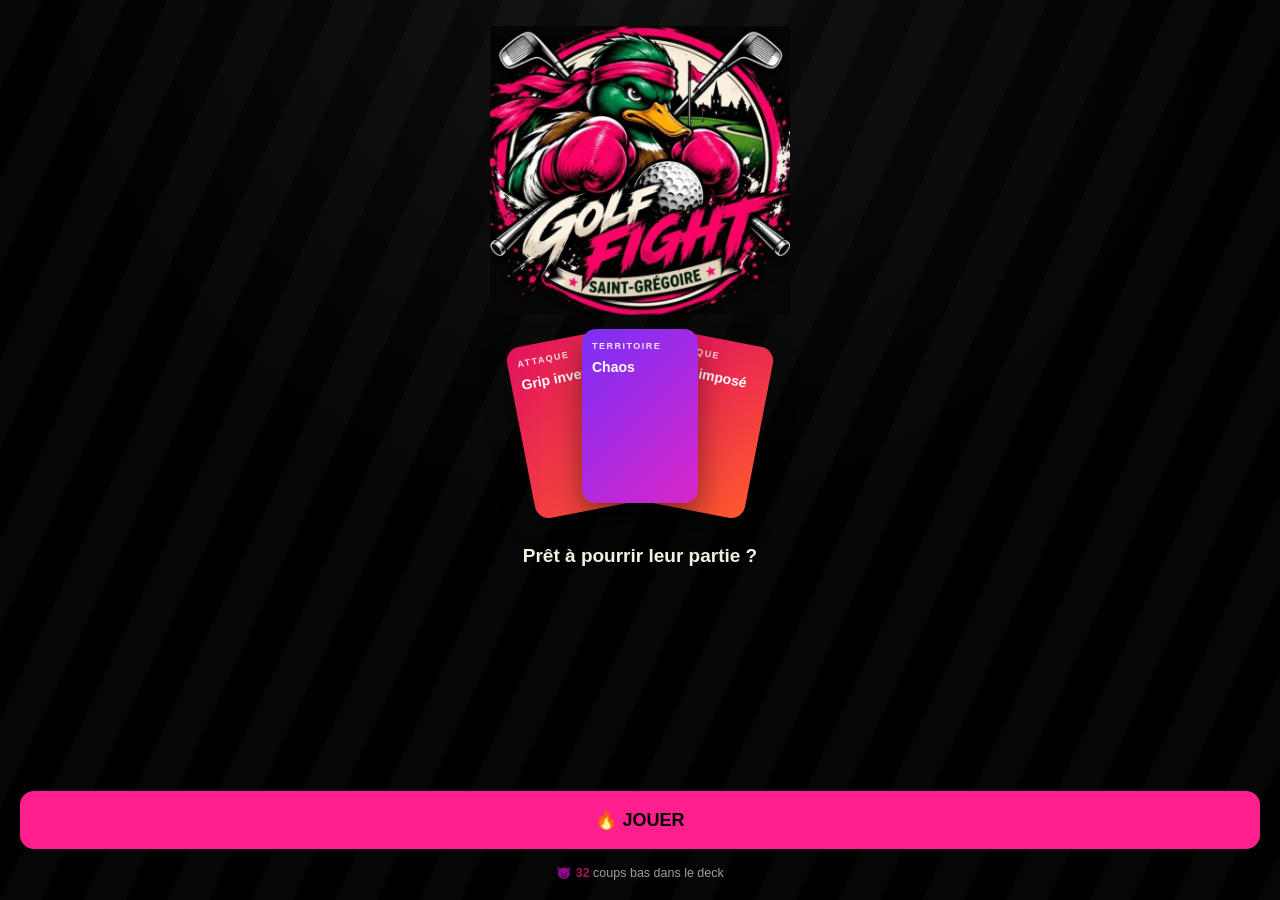
==== index.html @ 0d919d90 "Fiabiliser Golfight 2.0 pour le test terrain et préserver le prototype original" ====
<!DOCTYPE html>
<html lang="fr">
<head>
<meta charset="UTF-8">
<meta name="viewport" content="width=device-width, initial-scale=1.0">
<meta name="apple-mobile-web-app-capable" content="yes">
<meta name="apple-mobile-web-app-status-bar-style" content="black-translucent">
<meta name="theme-color" content="#000000">
<title>Golfight</title>
<style>
  :root{
    --felt-1:#000000;
    --felt-2:#15121a;
    --felt-3:#2b2030;
    --cream:#F5F2E4;
    --ink-soft:rgba(245,242,228,.6);
    --gold:#FF1F8E;
    --gold-deep:#D1146F;
    --att-1:#E0115F;
    --att-2:#FF5A2E;
    --cha-1:#7B2FF7;
    --cha-2:#D926C9;
  }
  * { margin: 0; padding: 0; box-sizing: border-box; -webkit-tap-highlight-color: transparent; }
  html, body {
    height: 100%;
    font-family: -apple-system, BlinkMacSystemFont, "Segoe UI", Roboto, sans-serif;
    color: var(--cream);
    overflow: hidden;
    user-select: none;
  }
  body{
    background:
      repeating-linear-gradient(115deg, rgba(255,255,255,0.025) 0px, rgba(255,255,255,0.025) 38px, rgba(0,0,0,0.03) 38px, rgba(0,0,0,0.03) 76px),
      radial-gradient(circle at 50% -8%, rgba(255,255,255,.06), transparent 55%),
      var(--felt-1);
  }
  #app {
    height: 100vh;
    height: 100dvh;
    display: flex;
    flex-direction: column;
    padding: 20px;
    padding-top: env(safe-area-inset-top, 20px);
    padding-bottom: env(safe-area-inset-bottom, 20px);
  }

  .screen { display: none; flex-direction: column; height: 100%; overflow-y: auto; -webkit-overflow-scrolling: touch; }
  .screen.active { display: flex; }

  .spacer{ flex:1; }

  /* ---------- buttons ---------- */
  .btn {
    background: var(--gold);
    color: var(--felt-1);
    border: none;
    padding: 18px 24px;
    font-size: 18px;
    font-weight: 800;
    border-radius: 14px;
    cursor: pointer;
    width: 100%;
    margin-bottom: 12px;
    transition: transform 0.1s;
  }
  .btn:active { transform: scale(0.97); background: var(--gold-deep); }
  .btn.secondary { background: rgba(255,255,255,0.12); color: var(--cream); }
  .btn.hidden { display: none; }
  .btn-link{
    display:block;
    width:100%;
    background:transparent;
    border:none;
    color: var(--ink-soft);
    font-size:14px;
    font-weight:700;
    padding:10px;
    text-align:center;
    cursor:pointer;
  }
  .btn-link:active{ color: var(--cream); }
  .btn-link.hidden{ display:none; }

  .input-row { display: flex; gap: 10px; margin-bottom: 10px; }
  .input-row input {
    flex: 1;
    padding: 16px;
    font-size: 16px;
    border-radius: 12px;
    border: 2px solid rgba(255,255,255,0.15);
    background: rgba(0,0,0,0.2);
    color: var(--cream);
    outline: none;
  }
  .input-row input:focus { border-color: var(--gold); }

  /* ---------- roster ---------- */
  .roster-row{
    display:flex; align-items:center; gap:12px;
    width:100%; text-align:left;
    background: rgba(255,255,255,.06);
    border: 2px solid rgba(255,255,255,.1);
    border-radius:14px;
    padding:15px 16px;
    margin-bottom:10px;
    color: var(--cream);
    font-size:16.5px;
    font-weight:700;
  }
  .roster-row.checked{ background: rgba(255,31,142,.14); border-color: var(--gold); }
  .roster-row:active{ transform: scale(.99); }
  .roster-check{ font-size:19px; }
  .add-nick-row{ display:flex; gap:8px; margin-top:8px; }
  .add-nick-row input{
    flex:1; padding:14px; border-radius:12px;
    border:2px solid rgba(255,255,255,.15);
    background: rgba(0,0,0,.2); color: var(--cream); font-size:15px; outline:none;
  }
  .add-nick-row input:focus{ border-color: var(--gold); }
  .add-nick-row .add-nick-btn{ width:auto; padding:14px 16px; margin-bottom:0; white-space:nowrap; }

  /* ---------- bonus ---------- */
  .section-label{
    font-size:12px; font-weight:800; letter-spacing:1.5px;
    opacity:.65; margin: 18px 0 8px;
  }
  .section-label:first-child{ margin-top:4px; }
  .BONUS{ background: linear-gradient(135deg, var(--gold), #2FBF5B); color: var(--felt-1); }
  .bonus-tile{ margin-top:18px; border-radius:16px; padding:16px; text-align:center; }
  .bonus-tile.available{ background: linear-gradient(135deg, var(--gold), #2FBF5B); color: var(--felt-1); }
  .bonus-tile.used{
    background: rgba(255,255,255,.05); color: var(--ink-soft);
    font-weight:800; font-size:13px; padding:16px; letter-spacing:.5px;
  }
  .bonus-name{ font-size:18px; font-weight:900; margin:6px 0 4px; }
  .bonus-effect{ font-size:13px; line-height:1.4; margin-bottom:12px; }
  .bonus-btn{ background: rgba(12,47,29,.85) !important; color: var(--cream) !important; }

  h2 { font-size: 22px; font-weight: 800; margin-bottom: 18px; text-align: center; line-height: 1.2; }

  /* ---------- home ---------- */
  .home-header{ text-align:center; padding-top:6px; }
  .brand-compact{ font-size:28px; font-weight:900; letter-spacing:-0.5px; }
  .brand-compact .accent{ color: var(--gold); }
  .tagline-small{ font-size:12.5px; opacity:.7; font-style:italic; margin-top:4px; }

  .card-fan{ position:relative; height:186px; margin: 22px 0; }
  .fan-card{
    position:absolute; top:0; left:50%;
    width:116px; aspect-ratio:2/3;
    border-radius:14px; padding:12px 10px;
    box-shadow:0 14px 30px rgba(0,0,0,.45);
    color:#fff;
  }
  .fan-card.c1{ transform: translateX(-50%) translateX(-62px) rotate(-11deg); z-index:1; }
  .fan-card.c2{ transform: translateX(-50%) translateX(0) translateY(-8px) rotate(0deg); z-index:3; }
  .fan-card.c3{ transform: translateX(-50%) translateX(62px) rotate(11deg); z-index:2; }
  .fc-cat{ font-size:9px; font-weight:800; letter-spacing:1.5px; opacity:.85; }
  .fc-name{ font-size:14px; font-weight:800; margin-top:8px; line-height:1.2; }

  .hook{ text-align:center; font-size:19px; font-weight:800; padding: 0 10px; }

  .deck-note{ text-align:center; font-size:12.5px; opacity:.65; margin-top:4px; }
  .deck-note b{ color: var(--gold); font-weight:800; }

  /* ---------- category colors, shared ---------- */
  .ATT { background: linear-gradient(135deg, var(--att-1), var(--att-2)); }
  .CHA { background: linear-gradient(135deg, var(--cha-1), var(--cha-2)); }

  /* ---------- hub / tiles ---------- */
  #hole-badge-hub{
    text-align:center;
    font-size:32px;
    font-weight:900;
    letter-spacing:-0.5px;
    margin-bottom:18px;
  }
  #players-list{
    display:grid;
    grid-template-columns: repeat(2,1fr);
    gap:12px;
    margin-bottom:20px;
  }
  .player-tile{
    background: var(--felt-2);
    border:2px solid var(--felt-3);
    border-radius:18px;
    padding:20px 10px;
    text-align:center;
    cursor:pointer;
    transition: transform .1s;
  }
  .player-tile:active{ transform: scale(.96); }
  .player-tile:not(.done){
    animation: pulseTile 2.4s ease-in-out infinite;
  }
  @keyframes pulseTile{
    0%,100%{ box-shadow:0 0 0 0 rgba(255,31,142,.28); }
    50%{ box-shadow:0 0 0 9px rgba(255,31,142,0); }
  }
  .player-tile.done{
    background: rgba(0,0,0,.28);
    border-color: rgba(255,255,255,.06);
    opacity:.5;
    cursor:default;
    animation:none;
  }
  .tile-avatar{
    width:52px; height:52px;
    border-radius:50%;
    display:flex; align-items:center; justify-content:center;
    font-size:21px; font-weight:900;
    color: var(--felt-1);
    margin:0 auto 8px;
  }
  .tile-name{ font-size:16px; font-weight:800; }
  .tile-status{ font-size:11px; opacity:.65; margin-top:3px; text-transform:uppercase; letter-spacing:.5px; }

  .hole-actions { display: flex; flex-direction: column; gap: 4px; margin-top: auto; }

  /* ---------- pass ---------- */
  .pass-name { font-size: 34px; font-weight: 900; color: var(--gold); text-align: center; margin: 18px 0; }
  .hole-badge {
    text-align: center;
    font-size: 13px;
    letter-spacing: 2px;
    text-transform: uppercase;
    opacity: 0.75;
    margin-bottom: 14px;
    font-weight: 700;
  }

  /* ---------- hand : grosse carte navigable ---------- */
  .hand-stage{ display:flex; align-items:center; gap:10px; margin-top:12px; }
  .hand-nav{
    flex-shrink:0;
    width:44px; height:44px;
    border-radius:50%;
    border:none;
    background: rgba(255,255,255,.08);
    color: var(--cream);
    font-size:22px;
    font-weight:800;
  }
  .hand-nav:active:not(:disabled){ background: rgba(255,255,255,.18); }
  .hand-nav:disabled{ opacity:.2; }
  .hand-card-wrap{ flex:1; touch-action: pan-y; }
  .hand-big-card{
    border-radius:20px;
    padding:26px 20px;
    min-height:190px;
    display:flex;
    flex-direction:column;
    box-shadow:0 14px 34px rgba(0,0,0,.4);
    color:#fff;
  }
  .hand-big-card .t{ font-size:11px; font-weight:800; letter-spacing:2px; opacity:.85; margin-bottom:10px; }
  .hand-big-card .n{ font-size:22px; font-weight:900; line-height:1.15; margin-bottom:10px; }
  .hand-big-card .e{ font-size:14.5px; line-height:1.4; opacity:.95; margin-top:auto; }
  .hand-dots{ display:flex; justify-content:center; gap:8px; margin:16px 0 14px; }
  .hand-dots .dot{ width:8px; height:8px; border-radius:50%; background: rgba(255,255,255,.25); transition: all .2s; }
  .hand-dots .dot.active{ background: var(--gold); width:20px; border-radius:5px; }
  .hand-hint{ text-align:center; font-size:12px; opacity:.55; margin-top:10px; }

  .empty-hand {
    text-align: center;
    padding: 40px 20px;
    background: rgba(0,0,0,0.3);
    border-radius: 20px;
    font-size: 16px;
  }

  /* ---------- victim picker ---------- */
  .victim-list { display: flex; flex-direction: column; gap: 12px; margin-top: 10px; }
  .victim-btn {
    background: rgba(255,255,255,0.1);
    border: 2px solid rgba(255,255,255,0.16);
    color: var(--cream);
    padding: 20px;
    font-size: 19px;
    font-weight: 700;
    border-radius: 14px;
    cursor: pointer;
    transition: transform 0.1s;
  }
  .victim-btn:active { transform: scale(0.97); background: rgba(255,31,142,0.16); }

  /* ---------- reveal (attack + chaos) ---------- */
  .trap-announce{ text-align:center; padding: 10px 8px 0; }
  .trap-announce .beat1{
    display:block;
    font-size:25px;
    font-weight:900;
    animation: popin .4s ease-out both;
  }
  .trap-announce .beat1 .demon{ font-size:28px; }
  .trap-announce .beat2{
    display:block;
    margin-top:8px;
    font-size:15px;
    opacity:.82;
    animation: popin .4s ease-out both;
    animation-delay:.16s;
  }
  .trap-announce .beat2 b{ color: var(--gold); }
  @keyframes popin{
    from{ opacity:0; transform:translateY(10px) scale(.92); }
    to{ opacity:1; transform:none; }
  }

  .trap-card-wrap{ display:flex; justify-content:center; margin-top:26px; }
  .reveal-face{
    width:min(280px, 82vw);
    border-radius:22px;
    padding:26px 22px;
    box-shadow:0 20px 50px rgba(0,0,0,.5);
    color:#fff;
    opacity:0;
    animation: cardflip .55s cubic-bezier(.2,.8,.3,1) both;
    animation-delay:.42s;
  }
  @keyframes cardflip{
    0%{ opacity:0; transform:perspective(700px) rotateY(-85deg) scale(.85); }
    65%{ opacity:1; transform:perspective(700px) rotateY(12deg) scale(1.02); }
    100%{ opacity:1; transform:perspective(700px) rotateY(0) scale(1); }
  }
  .trap-card-cat{ font-size:11px; font-weight:800; letter-spacing:2px; opacity:.85; margin-bottom:10px; }
  .trap-card{ font-size:23px; font-weight:900; line-height:1.15; margin-bottom:10px; }
  .trap-effect{ font-size:15px; line-height:1.4; opacity:.95; }
  .played-by{ text-align:center; font-size:13px; opacity:.6; margin-top:16px; }

  @media (prefers-reduced-motion: reduce){
    .trap-announce .beat1, .trap-announce .beat2, .reveal-face{
      animation:none !important; opacity:1 !important; transform:none !important;
    }
  }

  /* ---------- toast ---------- */
  .toast {
    position: fixed;
    bottom: 30px;
    left: 50%;
    transform: translateX(-50%);
    background: rgba(0,0,0,0.85);
    color: #fff;
    padding: 12px 20px;
    border-radius: 30px;
    font-size: 14px;
    opacity: 0;
    transition: opacity 0.3s;
    pointer-events: none;
    z-index: 999;
  }
  .toast.show { opacity: 1; }

  /* ---------- end ---------- */
  .end-slogan{ text-align:center; font-size:14px; opacity:.75; font-style:italic; margin-top:8px; }
  .logo{ display:block; width:min(80vw,300px); margin:0 auto; }
  .holes-row{ display:flex; gap:10px; margin:8px 0 12px; }
  .pill{ flex:1; padding:14px; border-radius:999px; border:2px solid rgba(255,255,255,.18); background:transparent; color:var(--cream); font-size:16px; font-weight:800; }
  .pill.on{ background:var(--gold); border-color:var(--gold); color:var(--felt-1); }

  /* Lisibilité et zones tactiles sur le terrain. */
  #app { padding-top: max(20px, env(safe-area-inset-top)); padding-bottom: max(20px, env(safe-area-inset-bottom)); }
  button { touch-action: manipulation; }
  button:focus-visible, input:focus-visible { outline: 3px solid var(--cream); outline-offset: 3px; }
  .btn-link, .hand-nav { min-height: 44px; }
  .btn-link { color: var(--cream); }
  .roster-name, .tile-name, .pass-name { overflow-wrap: anywhere; }
  .storage-warning { padding: 10px; background: #6a1834; color: #fff; font-size: 14px; flex-shrink: 0; }
  .storage-warning.hidden { display: none; }
</style>
</head>
<body>
<div id="app">
  <p id="storage-warning" class="storage-warning hidden" role="alert"></p>

  <!-- ACCUEIL -->
  <div class="screen active" id="screen-home">
    <div class="home-header"><img class="logo" alt="Golf Fight" src="[data-uri]"></div>

    <div class="card-fan" aria-hidden="true">
      <div class="fan-card ATT c1">
        <div class="fc-cat">ATTAQUE</div>
        <div class="fc-name">Grip inversé</div>
      </div>
      <div class="fan-card CHA c2">
        <div class="fc-cat">TERRITOIRE</div>
        <div class="fc-name">Chaos</div>
      </div>
      <div class="fan-card ATT c3">
        <div class="fc-cat">ATTAQUE</div>
        <div class="fc-name">Club imposé</div>
      </div>
    </div>

    <p class="hook">Prêt à pourrir leur partie&nbsp;?</p>

    <div class="spacer"></div>

    <button class="btn" onclick="goPlayers()">🔥 JOUER</button>
    <button class="btn-link hidden" onclick="resumeGame()" id="resume-btn">Reprendre la partie</button>
    <p class="deck-note">😈 <b>32</b> coups bas dans le deck</p>
  </div>

  <!-- JOUEURS -->
  <div class="screen" id="screen-players">
    <h2>Qui joue aujourd'hui ?</h2>
    <div id="roster-list"></div>
    <div class="add-nick-row">
      <input type="text" aria-label="Nouveau surnom" id="new-nick-input" placeholder="Nouveau surnom" maxlength="14">
      <button class="btn secondary add-nick-btn" onclick="addRosterPlayer()">+ Ajouter</button>
    </div>
    <div class="holes-row">
      <button class="pill" id="h9" onclick="setHoles(9)">9 trous</button>
      <button class="pill" id="h18" onclick="setHoles(18)">18 trous</button>
    </div>
    <div class="spacer"></div>
    <button class="btn" id="players-go-btn" onclick="startGame()">JOUER</button>
  </div>

  <!-- ÉCRAN CENTRAL — TROU X / 9 -->
  <div class="screen" id="screen-hub">
    <div id="hole-badge-hub">Trou 1 / 9</div>
    <div id="players-list"></div>
    <div class="hole-actions">
      <button class="btn" onclick="nextHole()" id="next-hole-btn">TROU SUIVANT</button>
      <button class="btn-link" onclick="endGame(true)">Terminer la partie</button>
    </div>
  </div>

  <!-- PASS -->
  <div class="screen" id="screen-pass">
    <div class="spacer"></div>
    <p style="text-align:center;font-size:14px;opacity:0.7;letter-spacing:1px;">PASSE LE TÉLÉPHONE À</p>
    <p class="pass-name" id="pass-name">—</p>
    <p style="text-align:center;font-size:13px;opacity:0.6;margin-bottom:20px;">Les autres ne regardent pas</p>
    <div class="spacer"></div>
    <button class="btn" onclick="showHand()">VOIR MA MAIN</button>
    <button class="btn-link" onclick="backToHub()">Retour</button>
  </div>

  <!-- MAIN PRIVÉE -->
  <div class="screen" id="screen-hand">
    <div class="hole-badge" id="hole-badge-hand">Trou 1 / 9</div>
    <h2 id="hand-title">Ta main</h2>
    <div id="hand-area"></div>
    <div class="hole-actions">
      <button class="btn-link" onclick="backToHub()">FERMER SANS JOUER</button>
    </div>
  </div>

  <!-- VICTIME -->
  <div class="screen" id="screen-victim">
    <div class="hole-badge" id="hole-badge-victim">Trou 1 / 9</div>
    <h2>Pour qui ?</h2>
    <div class="victim-list" id="victim-list"></div>
    <div class="spacer"></div>
    <button class="btn-link" onclick="backToHand()">Retour</button>
  </div>

  <!-- PIÈGE -->
  <div class="screen" id="screen-trap">
    <div class="spacer"></div>
    <div class="trap-announce" id="trap-announce"></div>
    <div class="trap-card-wrap">
      <div class="reveal-face" id="trap-card-face">
        <div class="trap-card-cat" id="trap-card-cat"></div>
        <p class="trap-card" id="trap-card-name"></p>
        <p class="trap-effect" id="trap-card-effect"></p>
      </div>
    </div>
    <div class="spacer"></div>
    <button class="btn" onclick="confirmPlay()">OK</button>
  </div>

  <!-- CARTE JOUÉE (chaos) -->
  <div class="screen" id="screen-played">
    <div class="spacer"></div>
    <div class="trap-announce" id="played-announce"></div>
    <div class="trap-card-wrap">
      <div class="reveal-face" id="played-card-face">
        <div class="trap-card-cat" id="played-card-cat"></div>
        <p class="trap-card" id="played-card-name"></p>
        <p class="trap-effect" id="played-card-effect"></p>
      </div>
    </div>
    <div class="spacer"></div>
    <button class="btn" onclick="confirmPlay()">OK</button>
  </div>

  <!-- FIN PARTIE -->
  <div class="screen" id="screen-end">
    <div class="spacer"></div>
    <div class="brand-compact" style="text-align:center;font-size:32px;">Partie<br>terminée</div>
    <p class="end-slogan">Golfight, c'est fini pour aujourd'hui.</p>
    <div class="spacer"></div>
    <button class="btn" onclick="location.reload()">🔥 REJOUER</button>
  </div>

</div>

<div class="toast" id="toast" role="status" aria-live="polite"></div>

<script>
// ============ DECK ============
// t: "ATT" (cible un joueur) ou "CHA" (tout le groupe)
const DECK_BASE = [
  // ATTAQUE
  { n: "Grip inversé", t: "ATT", e: "Prochain coup avec les mains inversées." },
  { n: "Grip inversé", t: "ATT", e: "Prochain coup avec les mains inversées." },
  { n: "Grip inversé", t: "ATT", e: "Prochain coup avec les mains inversées." },
  { n: "Club imposé", t: "ATT", e: "L'attaquant choisit ton club pour le prochain coup." },
  { n: "Club imposé", t: "ATT", e: "L'attaquant choisit ton club pour le prochain coup." },
  { n: "Club imposé", t: "ATT", e: "L'attaquant choisit ton club pour le prochain coup." },
  { n: "Pieds joints", t: "ATT", e: "Prochain coup joué pieds joints." },
  { n: "Pieds joints", t: "ATT", e: "Prochain coup joué pieds joints." },
  { n: "Sans coup d'essai", t: "ATT", e: "Prochain coup sans practice swing." },
  { n: "Sans coup d'essai", t: "ATT", e: "Prochain coup sans practice swing." },
  { n: "Pas de driver", t: "ATT", e: "Driver interdit sur ce trou." },
  { n: "Pas de driver", t: "ATT", e: "Driver interdit sur ce trou." },
  { n: "Putter interdit", t: "ATT", e: "Prochain putt avec un autre club." },
  { n: "Putter interdit", t: "ATT", e: "Prochain putt avec un autre club." },
  { n: "Fer uniquement", t: "ATT", e: "Aucun bois ni hybride sur ce trou." },
  { n: "Fer uniquement", t: "ATT", e: "Aucun bois ni hybride sur ce trou." },
  { n: "Mauvais outil", t: "ATT", e: "Sortie de bunker avec un fer, pas de wedge." },
  { n: "Mauvais outil", t: "ATT", e: "Sortie de bunker avec un fer, pas de wedge." },
  { n: "Une main", t: "ATT", e: "Prochain petit coup ou putt joué uniquement avec la main non dominante." },
  { n: "Une main", t: "ATT", e: "Prochain petit coup ou putt joué uniquement avec la main non dominante." },
  { n: "Grip bas", t: "ATT", e: "Mains très basses sur le grip pour le prochain coup." },
  { n: "Grip bas", t: "ATT", e: "Mains très basses sur le grip pour le prochain coup." },
  { n: "Putter avec driver", t: "ATT", e: "Prochain putt avec un driver." },
  { n: "Putter avec driver", t: "ATT", e: "Prochain putt avec un driver." },
  { n: "Wedge interdit", t: "ATT", e: "Prochain coup autour du green sans wedge." },
  { n: "Wedge interdit", t: "ATT", e: "Prochain coup autour du green sans wedge." },
  // CHAOS
  { n: "Même club pour tous", t: "CHA", e: "Tout le monde joue le prochain coup avec le même club." },
  { n: "Sans driver pour tous", t: "CHA", e: "Personne ne sort le driver sur ce trou." },
  { n: "Grip inversé pour tous", t: "CHA", e: "Prochain coup de chacun, mains inversées." },
  { n: "Pieds joints pour tous", t: "CHA", e: "Tout le monde joue pieds joints jusqu'à la fin du trou." },
  { n: "Putter interdit pour tous", t: "CHA", e: "Tout le monde finit au green sans putter." },
  { n: "Télémètre interdit pour tous", t: "CHA", e: "Aucune aide de distance sur ce trou pour personne." }
];

const T_LABEL = { ATT: "ATTAQUE", CHA: "CHAOS" };
function totalHoles() { return (state && state.totalHoles) || 9; }
const STORAGE_KEY = "golfight_v1";
const ROSTER_KEY = "golfight_roster_v1";
const DEFAULT_ROSTER = ["Captain", "Sniper", "Le Kid", "Nitro", "Lady", "X Factor", "Foxy", "Fyzio"];

// Bonus : une carte à part des pièges, 1 par joueur, secrète, jouable uniquement sur soi, une fois sur 9 trous.
const BONUS_DECK = [
  { n: "Mulligan", e: "Rejoue immédiatement ton dernier coup." },
  { n: "Deuxième putt", e: "Rejoue un putt raté." },
  { n: "Deuxième chance au départ", e: "Rejoue ton départ." },
  { n: "Free drop", e: "Déplace ta balle d'une longueur de club, sans te rapprocher du trou." },
  { n: "Recommence", e: "Rejoue ton dernier coup et garde le meilleur des deux." }
];

// initiale d'affichage : ignore les articles ("Le Kid" -> K), sinon 1ère lettre du surnom
function getInitial(name) {
  const stripped = name.trim().replace(/^(le|la|les)\s+|^l['’]/i, '');
  const base = stripped || name.trim();
  return (base.charAt(0) || '?').toUpperCase();
}

// ============ ÉTAT ============
let state = null;
let roster = [];
let rosterSelected = new Set();
const AVATAR_COLORS = ['#FF1F8E', '#2FBF5B', '#F5F2E4', '#FF7A1A'];
let handCursor = 0; // position dans la main affichée (vue seulement, pas une règle du jeu)

// ============ NAVIGATION ============
function show(id) {
  document.querySelectorAll('.screen').forEach(s => s.classList.remove('active'));
  document.getElementById(id).classList.add('active');
}

function toast(msg) {
  const t = document.getElementById('toast');
  t.textContent = msg;
  t.classList.add('show');
  setTimeout(() => t.classList.remove('show'), 1800);
}

// Les surnoms restent du texte dans toutes les vues.
function escapeHTML(value) {
  return String(value).replace(/[&<>"']/g, c => ({'&':'&amp;','<':'&lt;','>':'&gt;','"':'&quot;',"'":'&#39;'}[c]));
}
function storageWarning(message) {
  const warning = document.getElementById('storage-warning');
  warning.textContent = message;
  warning.classList.remove('hidden');
}
function validCard(card) {
  return card && DECK_BASE.some(c => c.n === card.n && c.t === card.t && c.e === card.e);
}
function validState(s) {
  if (!s || !Array.isArray(s.players) || s.players.length < 2 || s.players.length * 3 > DECK_BASE.length ||
      !s.players.every(n => typeof n === 'string' && n.trim()) || new Set(s.players).size !== s.players.length ||
      ![9,18].includes(s.totalHoles || 9) || !Number.isInteger(s.hole) || s.hole < 1 || s.hole > (s.totalHoles || 9) ||
      !Array.isArray(s.deck) || !s.deck.every(validCard) || !Array.isArray(s.discard) || !s.discard.every(validCard) ||
      !s.hands || !s.bonuses) return false;
  return s.players.every((_,i) => {
    const hand = s.hands[i], bonus = s.bonuses[i];
    return Array.isArray(hand) && hand.length <= 3 && hand.every(validCard) && bonus &&
      typeof bonus.used === 'boolean' && bonus.card && BONUS_DECK.some(c => c.n === bonus.card.n && c.e === bonus.card.e);
  });
}
// ============ SAUVEGARDE ============
function save() {
  if (!state) return;
  try {
    localStorage.setItem(STORAGE_KEY, JSON.stringify(state));
    document.getElementById('storage-warning').classList.add('hidden');
  } catch(e) { storageWarning("Sauvegarde indisponible : garde cette page ouverte pour conserver la partie."); }
}
function load() {
  try {
    const raw = localStorage.getItem(STORAGE_KEY);
    if (!raw) return null;
    const saved = JSON.parse(raw);
    if (!validState(saved)) throw new Error('Sauvegarde invalide');
    return saved;
  } catch(e) {
    storageWarning("Impossible de reprendre la sauvegarde. Elle est conservée ; tu peux lancer une nouvelle partie.");
    return null;
  }
}
function clearSave() {
  try { localStorage.removeItem(STORAGE_KEY); }
  catch(e) { storageWarning("Impossible d'effacer la sauvegarde : une ancienne partie peut encore apparaître à la réouverture."); }
}

// ============ ROSTER (liste de surnoms, persistante entre les parties) ============
function loadRoster() {
  try {
    const raw = localStorage.getItem(ROSTER_KEY);
    if (raw) {
      const list = JSON.parse(raw);
      if (Array.isArray(list) && list.length && list.every(n => typeof n === 'string' && n.trim())) return [...new Set(list)];
    }
  } catch(e) {}
  const seeded = [...DEFAULT_ROSTER];
  saveRoster(seeded);
  return seeded;
}
function saveRoster(list) {
  try { localStorage.setItem(ROSTER_KEY, JSON.stringify(list)); }
  catch(e) { storageWarning("Les surnoms ne peuvent pas être enregistrés sur ce navigateur."); }
}

// ============ ACCUEIL ============
window.addEventListener('DOMContentLoaded', () => {
  const s = load();
  if (s && s.players && s.players.length) {
    document.getElementById('resume-btn').classList.remove('hidden');
  }
});

function resumeGame() {
  const s = load();
  if (!s) { toast("Pas de partie sauvegardée"); return; }
  state = s;
  state.pending = null;
  state.viewingPlayer = null;
  renderHub();
  show('screen-hub');
}

// ============ JOUEURS (roster de surnoms) ============
function goPlayers() {
  roster = loadRoster();
  rosterSelected = new Set();
  renderRosterScreen();
  show('screen-players');
}

function renderRosterScreen() {
  const list = document.getElementById('roster-list');
  list.innerHTML = '';
  roster.forEach(nick => {
    const row = document.createElement('button');
    row.className = 'roster-row' + (rosterSelected.has(nick) ? ' checked' : '');
    row.innerHTML = `
      <span class="roster-check">${rosterSelected.has(nick) ? '☑' : '☐'}</span>
      <span class="roster-name">${escapeHTML(nick)}</span>
    `;
    row.onclick = () => {
      if (rosterSelected.has(nick)) rosterSelected.delete(nick);
      else rosterSelected.add(nick);
      renderRosterScreen();
    };
    list.appendChild(row);
  });
  const n = rosterSelected.size;
  document.getElementById('players-go-btn').textContent = n > 0 ? `JOUER À ${n}` : 'JOUER';
  updateHolePills();
}

function addRosterPlayer() {
  const input = document.getElementById('new-nick-input');
  const v = input.value.trim();
  if (!v) return;
  const existing = roster.find(n => n.toLowerCase() === v.toLowerCase());
  if (!existing) {
    roster.push(v);
    saveRoster(roster);
  }
  rosterSelected.add(existing || v);
  input.value = '';
  renderRosterScreen();
}

let chosenHoles = 9;
function setHoles(n) { chosenHoles = n; updateHolePills(); }
function updateHolePills() {
  document.getElementById('h9').classList.toggle('on', chosenHoles === 9);
  document.getElementById('h18').classList.toggle('on', chosenHoles === 18);
}

// ============ DÉMARRAGE ============
function shuffle(arr) {
  const a = [...arr];
  for (let i = a.length - 1; i > 0; i--) {
    const j = Math.floor(Math.random() * (i + 1));
    [a[i], a[j]] = [a[j], a[i]];
  }
  return a;
}

function startGame() {
  const names = Array.from(rosterSelected);
  if (names.length < 2) { toast("Il faut au moins 2 joueurs"); return; }

  if (names.length * 3 > DECK_BASE.length) { toast("Le paquet ne suffit pas : 10 joueurs maximum pour recevoir 3 pièges chacun."); return; }
  let hasSave = false;
  try { hasSave = !!localStorage.getItem(STORAGE_KEY); } catch(e) {}
  if (hasSave && !window.confirm("Remplacer la partie sauvegardée par une nouvelle partie ?")) return;
  state = {
    players: names,
    hole: 1,
    totalHoles: chosenHoles,
    deck: shuffle(DECK_BASE),
    discard: [],
    hands: {},            // { playerIndex: [cards] } — 3 pièges pour toute la partie, jamais repioché
    bonuses: {},           // { playerIndex: { card, used } } — à part des pièges, 1 fois sur 9 trous, sur soi uniquement
    pending: null,        // { playerIndex, cardIndex, card }
    viewingPlayer: null   // joueur dont on consulte la main
  };

  const bonusOrder = shuffle(BONUS_DECK);
  state.players.forEach((_, i) => {
    state.hands[i] = [];
    state.bonuses[i] = { card: bonusOrder[i % bonusOrder.length], used: false };
  });
  dealInitialHands();

  save();
  renderHub();
  show('screen-hub');
}

function dealInitialHands() {
  state.players.forEach((_, i) => {
    while (state.hands[i].length < 3) {
      if (state.deck.length === 0) break; // pas de repioche dans Golfight — le deck de départ suffit
      state.hands[i].push(state.deck.pop());
    }
  });
}

// ============ ÉCRAN CENTRAL ============
function renderHub() {
  document.getElementById('hole-badge-hub').textContent = `Trou ${state.hole} / ${totalHoles()}`;

  const list = document.getElementById('players-list');
  list.innerHTML = '';
  state.players.forEach((name, i) => {
    const trapCount = state.hands[i].length;
    const bonus = state.bonuses[i];
    const nothingLeft = trapCount === 0 && (!bonus || bonus.used);
    const initial = getInitial(name);
    const avatarColor = AVATAR_COLORS[i % AVATAR_COLORS.length];
    const tile = document.createElement('div');
    tile.className = 'player-tile' + (nothingLeft ? ' done' : '');
    tile.innerHTML = `
      <div class="tile-avatar" style="background:${avatarColor}">${escapeHTML(initial)}</div>
      <div class="tile-name">${escapeHTML(name)}</div>
      <div class="tile-status">${trapCount} piège${trapCount === 1 ? '' : 's'} · Bonus ${bonus && bonus.used ? 'utilisé' : 'disponible'}</div>
    `;
    tile.onclick = () => openPass(i);
    list.appendChild(tile);
  });

  // Bouton "Trou suivant" toujours visible — le groupe décide quand le trou est fini
  document.getElementById('next-hole-btn').style.display = 'block';
  document.getElementById('next-hole-btn').textContent = state.hole === totalHoles() ? 'TERMINER LA PARTIE' : 'TROU SUIVANT';

  save();
}

// ============ PASS ============
function openPass(playerIndex) {
  state.viewingPlayer = playerIndex;
  handCursor = 0;
  document.getElementById('pass-name').textContent = state.players[playerIndex];
  show('screen-pass');
}

function showHand() {
  const i = state.viewingPlayer;
  const hand = state.hands[i];
  const bonus = state.bonuses[i];
  document.getElementById('hole-badge-hand').textContent = `Trou ${state.hole} / ${totalHoles()}`;
  document.getElementById('hand-title').textContent = state.players[i];

  let trapsHtml;
  if (hand.length === 0) {
    trapsHtml = `<div class="empty-hand">Tous tes pièges sont joués.</div>`;
  } else {
    if (handCursor >= hand.length) handCursor = hand.length - 1;
    if (handCursor < 0) handCursor = 0;
    const c = hand[handCursor];
    trapsHtml = `
      <div class="hand-stage">
        <button class="hand-nav" onclick="handNav(-1)" ${handCursor <= 0 ? 'disabled' : ''}>‹</button>
        <div class="hand-card-wrap" id="hand-card-wrap">
          <div class="hand-big-card ${c.t}">
            <div class="t">${T_LABEL[c.t]}</div>
            <div class="n">${c.n}</div>
            <div class="e">${c.e}</div>
          </div>
        </div>
        <button class="hand-nav" onclick="handNav(1)" ${handCursor >= hand.length - 1 ? 'disabled' : ''}>›</button>
      </div>
      <div class="hand-dots">
        ${hand.map((_, idx) => `<span class="dot ${idx === handCursor ? 'active' : ''}"></span>`).join('')}
      </div>
      <button class="btn" onclick="chooseCard(${handCursor})">Jouer ce piège</button>
      <p class="hand-hint">Glisse ou utilise les flèches pour parcourir tes pièges.</p>
    `;
  }

  let bonusHtml = '';
  if (bonus) {
    bonusHtml = bonus.used
      ? `<div class="section-label">MON BONUS</div><div class="bonus-tile used">UTILISÉ ✓</div>`
      : `<div class="section-label">MON BONUS</div>
         <div class="bonus-tile available">
           <div class="bonus-name">${bonus.card.n}</div>
           <div class="bonus-effect">${bonus.card.e}</div>
           <button class="btn bonus-btn" onclick="chooseBonus()">Utiliser mon Bonus</button>
         </div>`;
  }

  document.getElementById('hand-area').innerHTML = `
    <div class="section-label">MES PIÈGES · ${hand.length} restant${hand.length === 1 ? '' : 's'}</div>
    ${trapsHtml}
    ${bonusHtml}
  `;
  if (hand.length > 0) attachSwipe(document.getElementById('hand-card-wrap'));
  show('screen-hand');
}

let handTouchX = null;
function attachSwipe(el) {
  if (!el) return;
  el.addEventListener('touchstart', e => { handTouchX = e.touches[0].clientX; }, { passive: true });
  el.addEventListener('touchend', e => {
    if (handTouchX === null) return;
    const dx = e.changedTouches[0].clientX - handTouchX;
    handTouchX = null;
    if (Math.abs(dx) < 40) return;
    handNav(dx < 0 ? 1 : -1);
  }, { passive: true });
}

function handNav(delta) {
  const i = state.viewingPlayer;
  const hand = state.hands[i];
  const next = handCursor + delta;
  if (next < 0 || next > hand.length - 1) return;
  handCursor = next;
  showHand();
}

function backToHub() {
  state.viewingPlayer = null;
  state.pending = null;
  renderHub();
  show('screen-hub');
}

// ============ CHOIX CARTE ============
function chooseCard(cardIndex) {
  const i = state.viewingPlayer;
  const card = state.hands[i][cardIndex];
  state.pending = { playerIndex: i, cardIndex, card };

  if (card.t === "ATT") {
    // choisir la victime
    const list = document.getElementById('victim-list');
    list.innerHTML = '';
    state.players.forEach((name, j) => {
      if (j === i) return;
      const btn = document.createElement('button');
      btn.className = 'victim-btn';
      btn.textContent = name;
      btn.onclick = () => resolvePlay(j);
      list.appendChild(btn);
    });
    document.getElementById('hole-badge-victim').textContent = `Trou ${state.hole} / ${totalHoles()}`;
    show('screen-victim');
  } else {
    resolvePlay(null);
  }
}

function backToHand() {
  state.pending = null;
  showHand();
}

function chooseBonus() {
  const i = state.viewingPlayer;
  const bonus = state.bonuses[i];
  if (!bonus || bonus.used) return;
  bonus.used = true;
  document.getElementById('played-announce').innerHTML = `
    <span class="beat1">${escapeHTML(state.players[i].toUpperCase())} UTILISE SON BONUS ✨</span>
  `;
  const face = document.getElementById('played-card-face');
  face.className = 'reveal-face BONUS';
  document.getElementById('played-card-cat').textContent = 'BONUS';
  document.getElementById('played-card-name').textContent = bonus.card.n;
  document.getElementById('played-card-effect').textContent = bonus.card.e;
  show('screen-played');
  save();
}

// ============ RÉSOLUTION ============
function resolvePlay(victimIndex) {
  const pending = state.pending;
  if (!pending) return;
  const attackerName = state.players[pending.playerIndex];
  const victimName = victimIndex !== null ? state.players[victimIndex] : null;

  const { playerIndex, cardIndex, card } = pending;

  // retirer le piège de la main — définitivement, pas de repioche
  state.hands[playerIndex].splice(cardIndex, 1);
  state.discard.push(card);
  state.pending = null; // Empêche une seconde consommation du même piège.

  if (card.t === "ATT" && victimName) {
    document.getElementById('trap-announce').innerHTML = `
      <span class="beat1">${escapeHTML(attackerName.toUpperCase())} A FRAPPÉ <span class="demon">😈</span></span>
      <span class="beat2">vise <b>${escapeHTML(victimName.toUpperCase())}</b></span>
    `;
    const face = document.getElementById('trap-card-face');
    face.className = 'reveal-face ' + card.t;
    document.getElementById('trap-card-cat').textContent = T_LABEL[card.t];
    document.getElementById('trap-card-name').textContent = card.n;
    document.getElementById('trap-card-effect').textContent = card.e;
    show('screen-trap');
  } else {
    document.getElementById('played-announce').innerHTML = `
      <span class="beat1">⚡ CHAOS POUR TOUS</span>
      <span class="beat2">déclenché par <b>${escapeHTML(attackerName.toUpperCase())}</b></span>
    `;
    const face = document.getElementById('played-card-face');
    face.className = 'reveal-face ' + card.t;
    document.getElementById('played-card-cat').textContent = T_LABEL[card.t];
    document.getElementById('played-card-name').textContent = card.n;
    document.getElementById('played-card-effect').textContent = card.e;
    show('screen-played');
  }

  save();
}

function confirmPlay() {
  state.pending = null;
  state.viewingPlayer = null;
  renderHub();
  show('screen-hub');
}

// ============ TROU SUIVANT ============
function nextHole() {
  if (state.hole >= totalHoles()) {
    endGame();
    return;
  }
  state.hole++;
  save();
  renderHub();
  show('screen-hub');
}

// ============ FIN ============
function endGame(askConfirmation = false) {
  if (askConfirmation && !window.confirm("Terminer la partie et effacer sa sauvegarde ?")) return;
  clearSave();
  state = null;
  document.getElementById('resume-btn').classList.add('hidden');
  show('screen-end');
}
</script>
</body>
</html>
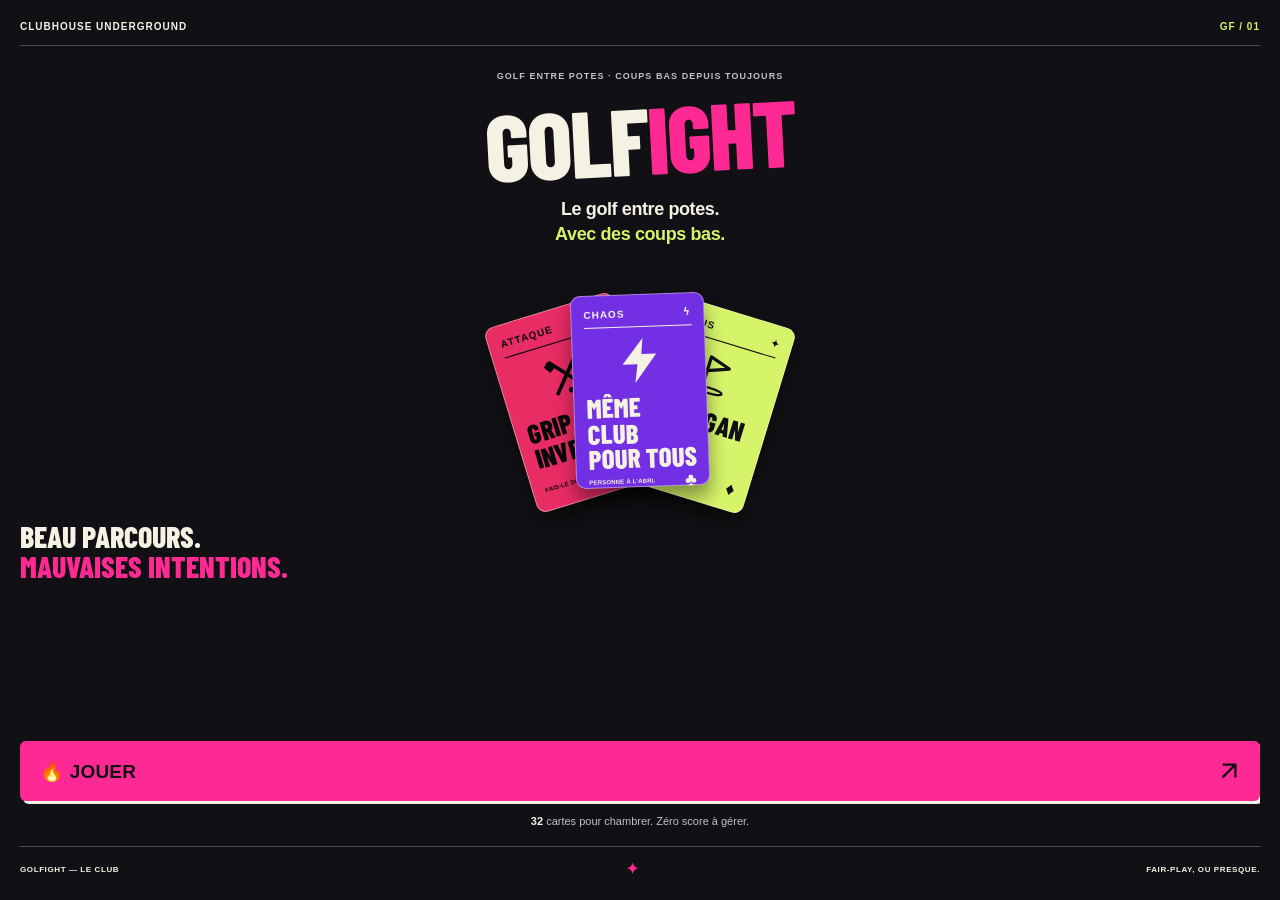
==== commit 8f6a2ef5: "Créer les pilotes visuels Golfight 2.1 : accueil et attaque, comparatifs smartphone et vérifications" ====
--- a/index.html
+++ b/index.html
@@ -5,7 +5,7 @@
 <meta name="viewport" content="width=device-width, initial-scale=1.0">
 <meta name="apple-mobile-web-app-capable" content="yes">
 <meta name="apple-mobile-web-app-status-bar-style" content="black-translucent">
-<meta name="theme-color" content="#000000">
+<meta name="theme-color" content="#111014">
 <title>Golfight</title>
 <style>
   :root{
@@ -371,6 +371,7 @@
   .storage-warning { padding: 10px; background: #6a1834; color: #fff; font-size: 14px; flex-shrink: 0; }
   .storage-warning.hidden { display: none; }
 </style>
+<link rel="stylesheet" href="assets/visual-pilot.css">
 </head>
 <body>
 <div id="app">
@@ -378,30 +379,26 @@
 
   <!-- ACCUEIL -->
   <div class="screen active" id="screen-home">
-    <div class="home-header"><img class="logo" alt="Golf Fight" src="[data-uri]"></div>
+    <div class="home-masthead"><span>CLUBHOUSE UNDERGROUND</span><span class="club-mark" aria-hidden="true">GF / 01</span></div>
+    <header class="home-header">
+      <p class="home-edition">GOLF ENTRE POTES · COUPS BAS DEPUIS TOUJOURS</p>
+      <h1 class="wordmark">GOLF<span>IGHT</span></h1>
+      <p class="home-slogan">Le golf entre potes.<br><span>Avec des coups bas.</span></p>
+    </header>
 
     <div class="card-fan" aria-hidden="true">
-      <div class="fan-card ATT c1">
-        <div class="fc-cat">ATTAQUE</div>
-        <div class="fc-name">Grip inversé</div>
-      </div>
-      <div class="fan-card CHA c2">
-        <div class="fc-cat">TERRITOIRE</div>
-        <div class="fc-name">Chaos</div>
-      </div>
-      <div class="fan-card ATT c3">
-        <div class="fc-cat">ATTAQUE</div>
-        <div class="fc-name">Club imposé</div>
-      </div>
+      <div class="fan-card c1"><div class="fc-cat">ATTAQUE <span><svg class="pilot-arrow" viewBox="0 0 24 24" aria-hidden="true" focusable="false"><path d="M5 19 19 5M5 5h14v14" fill="none" stroke="currentColor" stroke-width="2.5"/></svg></span></div><div class="fan-symbol"><svg viewBox="0 0 100 100" fill="none" aria-hidden="true" focusable="false"><path d="M25 20 76 79M75 20 24 79" stroke="currentColor" stroke-width="7" stroke-linecap="square"/><path d="m21 16-9 9 9 13 12-8M79 16l9 9-9 13-12-8" fill="currentColor"/><circle cx="50" cy="80" r="5" fill="currentColor"/></svg></div><div class="fc-name">Grip<br>inversé</div><div class="fc-bottom">FAIS-LE DOUTER. <span>♠</span></div></div>
+      <div class="fan-card c2"><div class="fc-cat">CHAOS <span>ϟ</span></div><div class="fan-symbol"><svg viewBox="0 0 100 100" fill="currentColor" aria-hidden="true" focusable="false"><path d="M57 8 18 57h28l-5 35 41-54H54z"/></svg></div><div class="fc-name">Même club<br>pour tous</div><div class="fc-bottom">PERSONNE À L’ABRI. <span>♣</span></div></div>
+      <div class="fan-card c3"><div class="fc-cat">BONUS <span>✦</span></div><div class="fan-symbol"><svg viewBox="0 0 100 100" fill="none" aria-hidden="true" focusable="false"><path d="M35 80V19l39 12-39 15" stroke="currentColor" stroke-width="6" stroke-linejoin="round"/><ellipse cx="48" cy="81" rx="26" ry="5" stroke="currentColor" stroke-width="4"/></svg></div><div class="fc-name">Mulligan</div><div class="fc-bottom">ÇA RESTE ENTRE NOUS. <span>♦</span></div></div>
     </div>
 
-    <p class="hook">Prêt à pourrir leur partie&nbsp;?</p>
-
-    <div class="spacer"></div>
-
-    <button class="btn" onclick="goPlayers()">🔥 JOUER</button>
-    <button class="btn-link hidden" onclick="resumeGame()" id="resume-btn">Reprendre la partie</button>
-    <p class="deck-note">😈 <b>32</b> coups bas dans le deck</p>
+    <p class="hook">Beau parcours.<br><span>Mauvaises intentions.</span></p>
+    <div class="home-actions">
+      <button class="btn" onclick="goPlayers()">🔥 JOUER<span aria-hidden="true"><svg class="pilot-arrow" viewBox="0 0 24 24" aria-hidden="true" focusable="false"><path d="M5 19 19 5M5 5h14v14" fill="none" stroke="currentColor" stroke-width="2.5"/></svg></span></button>
+      <button class="btn-link hidden" onclick="resumeGame()" id="resume-btn">Reprendre la partie</button>
+      <p class="deck-note"><b>32</b> cartes pour chambrer. Zéro score à gérer.</p>
+    </div>
+    <footer class="home-footer"><span>GOLFIGHT — LE CLUB</span><span aria-hidden="true">✦</span><span>FAIR-PLAY, OU PRESQUE.</span></footer>
   </div>
 
   <!-- JOUEURS -->
@@ -460,19 +457,20 @@
     <button class="btn-link" onclick="backToHand()">Retour</button>
   </div>
 
-  <!-- PIÈGE -->
+  <!-- PIÈGE : pilote visuel, résolution inchangée -->
   <div class="screen" id="screen-trap">
-    <div class="spacer"></div>
+    <div class="attack-masthead"><span>GOLFIGHT</span><span>LES COUPS BAS</span></div>
     <div class="trap-announce" id="trap-announce"></div>
     <div class="trap-card-wrap">
       <div class="reveal-face" id="trap-card-face">
-        <div class="trap-card-cat" id="trap-card-cat"></div>
+        <div class="attack-topline"><div class="trap-card-cat" id="trap-card-cat"></div><span aria-hidden="true"><svg class="pilot-arrow" viewBox="0 0 24 24" aria-hidden="true" focusable="false"><path d="M5 19 19 5M5 5h14v14" fill="none" stroke="currentColor" stroke-width="2.5"/></svg></span></div>
+        <div class="attack-emblem" aria-hidden="true"><svg viewBox="0 0 100 100" fill="none" aria-hidden="true" focusable="false"><path d="M25 20 76 79M75 20 24 79" stroke="currentColor" stroke-width="7" stroke-linecap="square"/><path d="m21 16-9 9 9 13 12-8M79 16l9 9-9 13-12-8" fill="currentColor"/><circle cx="50" cy="80" r="5" fill="currentColor"/></svg></div>
         <p class="trap-card" id="trap-card-name"></p>
-        <p class="trap-effect" id="trap-card-effect"></p>
+        <div class="attack-rule"><span class="effect-label">LE COUP BAS</span><p class="trap-effect" id="trap-card-effect"></p></div>
+        <div class="attack-card-footer" aria-hidden="true"><span>GOLFIGHT / ATTAQUE</span><span>♠</span></div>
       </div>
     </div>
-    <div class="spacer"></div>
-    <button class="btn" onclick="confirmPlay()">OK</button>
+    <div class="attack-actions"><button class="btn" onclick="confirmPlay()">OK<span aria-hidden="true"><svg class="pilot-arrow" viewBox="0 0 24 24" aria-hidden="true" focusable="false"><path d="M5 19 19 5M5 5h14v14" fill="none" stroke="currentColor" stroke-width="2.5"/></svg></span></button><p>C’est dit. À vous de jouer.</p></div>
   </div>
 
   <!-- CARTE JOUÉE (chaos) -->
--- a/assets/visual-pilot.css
+++ b/assets/visual-pilot.css
@@ -0,0 +1,187 @@
+/* GOLFIGHT 2.1 — pilotes accueil / attaque uniquement. */
+@font-face {
+  font-family: 'Barlow Condensed';
+  src: url('fonts/barlow-condensed-800.ttf') format('truetype');
+  font-weight: 800;
+  font-style: normal;
+  font-display: swap;
+}
+#screen-home, #screen-trap {
+  --visual-bg: #111014;
+  --visual-text: #F5F2E4;
+  --visual-accent: #FF2994;
+  --visual-attack: #E82C64;
+  --visual-chaos: #722FE3;
+  --visual-bonus: #D6F46A;
+  --display-font: 'Barlow Condensed', Impact, 'Arial Narrow', sans-serif;
+  color: var(--visual-text);
+  flex-shrink: 1;
+  min-height: 0;
+}
+body:has(#screen-home.active), body:has(#screen-trap.active) {
+  background: #111014;
+}
+#screen-home { gap: 0; }
+.home-masthead, .attack-masthead, .home-footer {
+  display: flex;
+  align-items: center;
+  justify-content: space-between;
+  font-size: 10px;
+  font-weight: 800;
+  letter-spacing: 1px;
+}
+.home-masthead { padding: 1px 0 13px; border-bottom: 1px solid #51474f; }
+.club-mark { color: var(--visual-bonus); }
+#screen-home .home-header { padding-top: 25px; }
+.home-edition { font-size: 9px; letter-spacing: 1.05px; font-weight: 700; color: #c4bec6; }
+.wordmark {
+  position: relative;
+  display: inline-block;
+  font-family: var(--display-font);
+  font-weight: 800;
+  font-size: clamp(68px, 21.3vw, 94px);
+  line-height: .95;
+  letter-spacing: -2px;
+  margin: 12px 0 15px;
+  transform: rotate(-3deg);
+}
+.wordmark span { color: var(--visual-accent); }
+.wordmark i { font: 700 12px Arial, sans-serif; position: absolute; right: -12px; top: 4px; }
+.home-slogan { font-size: 18px; line-height: 1.35; font-weight: 800; letter-spacing: -.4px; }
+.home-slogan span { color: var(--visual-bonus); }
+#screen-home .card-fan { height: 247px; min-height: 247px; margin: 28px 0 0; isolation: isolate; }
+#screen-home .fan-card {
+  top: 20px;
+  width: 134px;
+  height: 193px;
+  aspect-ratio: auto;
+  padding: 13px 12px 10px;
+  display: flex;
+  flex-direction: column;
+  border: 1px solid rgba(245,242,228,.45);
+  border-radius: 10px;
+  box-shadow: 0 12px 18px #0006;
+  color: #111014;
+}
+#screen-home .fan-card.c1 { background: var(--visual-attack); transform: translateX(calc(-50% - 65px)) translateY(12px) rotate(-17deg); z-index: 1; }
+#screen-home .fan-card.c2 { background: var(--visual-chaos); color: var(--visual-text); transform: translateX(-50%) rotate(-2deg); z-index: 3; }
+#screen-home .fan-card.c3 { background: var(--visual-bonus); transform: translateX(calc(-50% + 65px)) translateY(13px) rotate(17deg); z-index: 2; }
+#screen-home .fc-cat { display: flex; justify-content: space-between; font-size: 10px; letter-spacing: 1px; opacity: 1; border-bottom: 1px solid currentColor; padding-bottom: 7px; }
+.fan-symbol { height: 53px; margin-top: 7px; }
+.fan-symbol svg { display: block; width: 53px; height: 53px; margin: auto; }
+#screen-home .fc-name { font-family: var(--display-font); text-transform: uppercase; font-size: 27px; line-height: .95; margin-top: 7px; }
+.fc-bottom { margin-top: auto; font-size: 6px; font-weight: 800; letter-spacing: .2px; display: flex; justify-content: space-between; align-items: center; }
+.fc-bottom span { font-size: 18px; }
+#screen-home .hook { font-family: var(--display-font); text-transform: uppercase; font-size: 30px; line-height: 1; text-align: left; padding: 0; margin: 0 0 24px; }
+#screen-home .hook span { color: var(--visual-accent); }
+.home-actions { margin-top: auto; padding-top: 4px; }
+#screen-home .btn, #screen-trap .btn {
+  display: flex;
+  align-items: center;
+  justify-content: space-between;
+  background: var(--visual-accent);
+  color: #111014;
+  border-radius: 6px;
+  min-height: 60px;
+  padding: 16px 20px;
+  font-size: 19px;
+  letter-spacing: .2px;
+  margin-bottom: 0;
+  box-shadow: 3px 3px 0 var(--visual-text);
+}
+#screen-home .btn:active, #screen-trap .btn:active { background: #ff64b0; transform: translate(2px, 2px); box-shadow: 1px 1px 0 var(--visual-text); }
+#screen-home .btn span, #screen-trap .btn span { font-size: 27px; line-height: 1; }
+#screen-home .btn-link { min-height: 48px; color: var(--visual-text); text-decoration: underline; text-underline-offset: 4px; margin-top: 6px; }
+#screen-home .btn-link.hidden { display: none; }
+#screen-home .deck-note { margin: 14px 0 19px; font-size: 11px; opacity: 1; color: #c4bec6; }
+#screen-home .deck-note b { color: var(--visual-text); }
+.home-footer { font-size: 8px; letter-spacing: .6px; padding: 13px 0 2px; border-top: 1px solid #51474f; gap: 8px; }
+.home-footer > span:nth-child(2) { color: var(--visual-accent); font-size: 15px; }
+/* Carte d'attaque — une carte réellement jouée, jamais le reste de la main. */
+.attack-masthead { padding: 0 0 16px; border-bottom: 1px solid #51474f; }
+.attack-masthead > span:first-child { font-family: var(--display-font); font-size: 21px; letter-spacing: .5px; }
+.attack-masthead > span:last-child { color: #c4bec6; font-size: 9px; }
+#screen-trap .trap-announce { padding: 25px 0 0; text-align: left; }
+#screen-trap .beat1 { font-family: var(--display-font); font-size: 29px; line-height: 1.1; animation: none; overflow-wrap: anywhere; }
+#screen-trap .beat1 .demon { font-size: 23px; }
+#screen-trap .beat2 { font-size: 16px; margin-top: 7px; opacity: 1; animation: none; overflow-wrap: anywhere; }
+#screen-trap .beat2 b { color: var(--visual-bonus); }
+#screen-trap .trap-card-wrap { margin-top: 25px; margin-bottom: 24px; padding: 0 5px; }
+#screen-trap .reveal-face {
+  width: 100%;
+  max-width: 360px;
+  color: #111014;
+  background: var(--visual-attack);
+  border-radius: 12px;
+  border: 1px solid #f5f2e47a;
+  padding: 17px 19px 12px;
+  box-shadow: 5px 6px 0 #f5f2e4;
+  opacity: 1;
+  animation: pilot-deal 220ms ease-out both;
+  animation-delay: 0s;
+}
+.attack-topline { display: flex; justify-content: space-between; align-items: center; border-bottom: 1px solid #11101480; padding-bottom: 12px; }
+#screen-trap .trap-card-cat { margin: 0; font-size: 12px; letter-spacing: 2px; opacity: 1; }
+.attack-topline > span { font-size: 24px; line-height: 1; }
+.attack-emblem { display: grid; place-items: center; margin: 14px auto 9px; width: 100px; height: 100px; border: 1px solid #11101480; border-radius: 50%; }
+.attack-emblem svg { width: 82px; height: 82px; }
+#screen-trap .trap-card { font-family: var(--display-font); font-size: 45px; text-transform: uppercase; line-height: 1; margin: 12px 0 18px; overflow-wrap: anywhere; }
+.attack-rule { background: var(--visual-text); border-radius: 4px; padding: 14px; }
+.effect-label { display: block; font-size: 9px; font-weight: 800; letter-spacing: 1px; margin-bottom: 7px; }
+#screen-trap .trap-effect { font-size: 17px; font-weight: 600; line-height: 1.45; opacity: 1; }
+.attack-card-footer { display: flex; align-items: center; justify-content: space-between; font-size: 8px; font-weight: 800; letter-spacing: 1px; padding-top: 9px; }
+.attack-card-footer > span:last-child { font-size: 21px; }
+.attack-actions { margin-top: auto; padding: 0 2px 3px 0; }
+.attack-actions p { text-align: center; color: #c4bec6; font-size: 12px; margin: 13px 0 0; }
+@keyframes pilot-deal { from { opacity: 0; transform: translateY(9px); } to { opacity: 1; transform: none; } }
+@media (max-width: 350px) {
+  .home-edition { font-size: 8px; letter-spacing: .55px; }
+  #screen-home .home-header { padding-top: 20px; }
+  #screen-home .card-fan { height: 224px; min-height: 224px; margin-top: 22px; }
+  #screen-home .fan-card { width: 118px; height: 175px; padding: 11px 10px 8px; }
+  #screen-home .fan-card.c1 { transform: translateX(calc(-50% - 54px)) translateY(12px) rotate(-15deg); }
+  #screen-home .fan-card.c3 { transform: translateX(calc(-50% + 54px)) translateY(13px) rotate(15deg); }
+  #screen-home .fc-name { font-size: 24px; }
+  .fan-symbol { height: 44px; } .fan-symbol svg { width: 44px; height: 44px; }
+  #screen-home .hook { font-size: 28px; }
+  .home-footer { font-size: 7px; letter-spacing: .3px; }
+  #screen-trap .trap-card { font-size: 39px; }
+  .attack-emblem { width: 84px; height: 84px; } .attack-emblem svg { width: 66px; height: 66px; }
+}
+@media (max-height: 700px) {
+  #screen-home .home-header { padding-top: 16px; }
+  .wordmark { font-size: 65px; margin: 8px 0 11px; }
+  .home-slogan { font-size: 16px; }
+  #screen-home .card-fan { height: 188px; min-height: 188px; margin-top: 13px; }
+  #screen-home .fan-card { width: 110px; height: 158px; top: 9px; }
+  #screen-home .fc-name { font-size: 22px; }
+  #screen-home .fan-symbol { height: 35px; } #screen-home .fan-symbol svg { width: 35px; height: 35px; }
+  #screen-home .hook { font-size: 25px; margin-bottom: 16px; }
+  #screen-home .deck-note { margin: 12px 0; font-size: 10px; }
+  .home-footer { padding-top: 8px; }
+  #screen-trap .trap-announce { padding-top: 16px; }
+  #screen-trap .trap-card-wrap { margin-top: 18px; margin-bottom: 20px; }
+  .attack-emblem { width: 64px; height: 64px; margin-top: 11px; } .attack-emblem svg { width: 52px; height: 52px; }
+  #screen-trap .trap-card { font-size: 34px; margin: 10px 0 13px; }
+}
+@media (prefers-reduced-motion: reduce) {
+  *, *::before, *::after { animation: none !important; transition: none !important; scroll-behavior: auto !important; }
+  #screen-trap .reveal-face { opacity: 1; transform: none; }
+}
+.pilot-arrow { display: block; width: 22px; height: 22px; }
+.fc-cat .pilot-arrow { width: 12px; height: 12px; }
+@media (max-height: 700px) {
+  .attack-masthead { padding-bottom: 12px; }
+  #screen-trap .trap-announce { padding-top: 12px; }
+  #screen-trap .trap-card-wrap { margin-top: 14px; margin-bottom: 16px; }
+  #screen-trap .attack-rule { padding: 12px; }
+  #screen-trap .reveal-face { padding-top: 13px; }
+}
+@media (max-height: 600px) {
+  .home-footer { display: none; }
+}
+/* Encre renforcée : #111014 sur #E82C64 atteint seulement 4,49:1. */
+#screen-home .fan-card.c1, #screen-trap .reveal-face { color: #08070A; }
+@media (max-height: 600px) {
+  .attack-actions p { display: none; }
+}
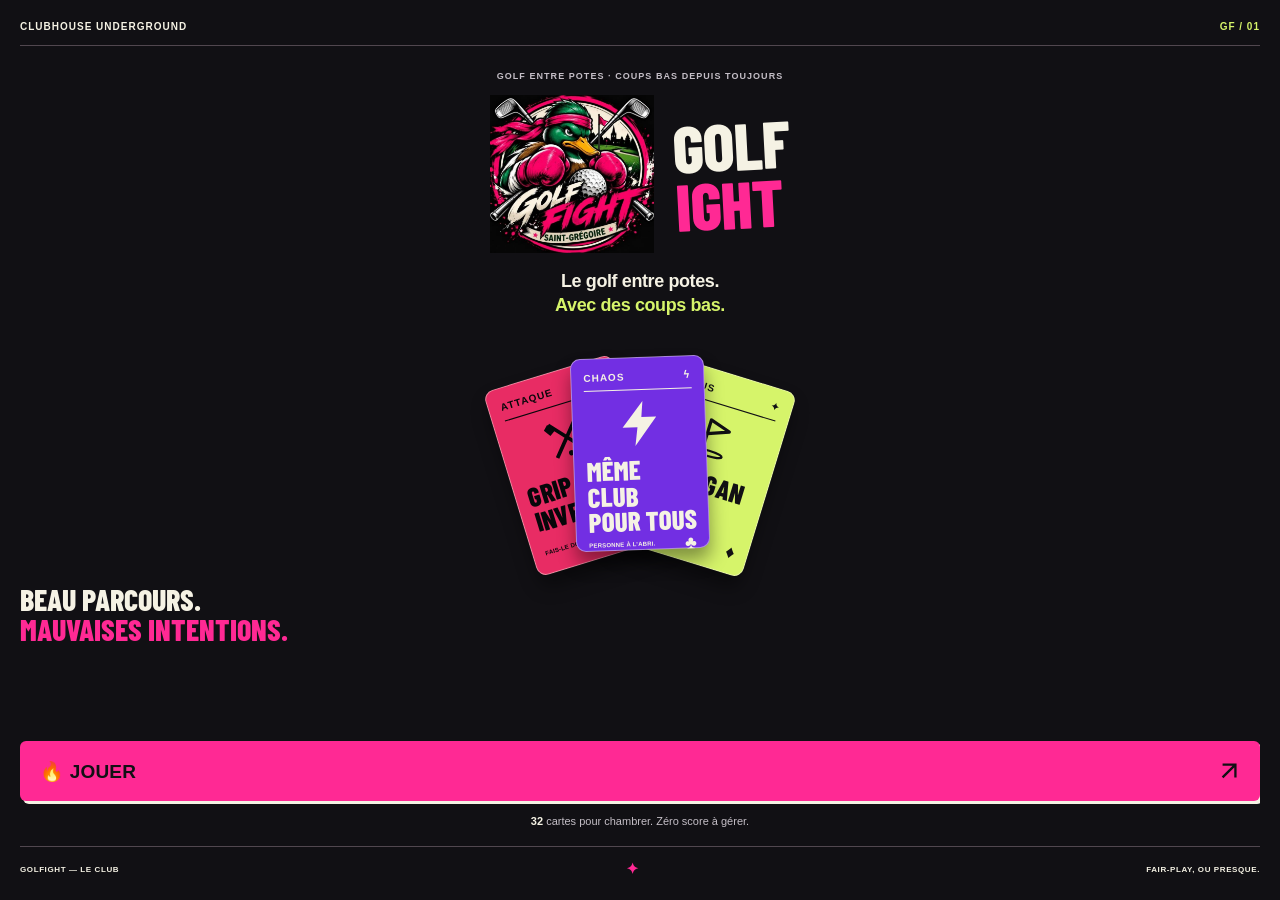
==== commit fe070678: "Réintégrer l’écusson original et privilégier les effets des cartes, avec captures finales et vérific" ====
--- a/index.html
+++ b/index.html
@@ -382,7 +382,10 @@
     <div class="home-masthead"><span>CLUBHOUSE UNDERGROUND</span><span class="club-mark" aria-hidden="true">GF / 01</span></div>
     <header class="home-header">
       <p class="home-edition">GOLF ENTRE POTES · COUPS BAS DEPUIS TOUJOURS</p>
-      <h1 class="wordmark">GOLF<span>IGHT</span></h1>
+      <div class="home-identity">
+        <img class="club-crest" src="assets/golfight-ecusson-original.jpg" width="640" height="616" alt="Écusson Golf Fight de Saint-Grégoire : canard boxeur, gants roses et clubs croisés." fetchpriority="high">
+        <h1 class="wordmark">GOLF<span>IGHT</span></h1>
+      </div>
       <p class="home-slogan">Le golf entre potes.<br><span>Avec des coups bas.</span></p>
     </header>
 
--- a/assets/visual-pilot.css
+++ b/assets/visual-pilot.css
@@ -185,3 +185,41 @@
 @media (max-height: 600px) {
   .attack-actions p { display: none; }
 }
+/* Revue des pilotes : l'écusson original devient la signature de l'accueil. */
+.home-identity { display: flex; align-items: center; justify-content: center; gap: 20px; margin: 14px 0 16px; }
+.club-crest { display: block; width: 164px; height: auto; flex: 0 0 auto; }
+#screen-home .wordmark { font-size: 66px; line-height: .88; margin: 0; letter-spacing: -1px; text-align: left; }
+#screen-home .wordmark span { display: block; }
+#screen-home .card-fan { height: 247px; min-height: 247px; margin-top: 20px; }
+/* L'effet garde son espace et sa taille ; on réduit d'abord le décor. */
+#screen-trap .trap-effect { font-size: 18px; line-height: 1.45; }
+.attack-emblem { width: 80px; height: 80px; margin: 10px auto 8px; }
+.attack-emblem svg { width: 64px; height: 64px; }
+@media (max-width: 350px) {
+  .home-identity { gap: 16px; margin: 12px 0 14px; }
+  .club-crest { width: 140px; }
+  #screen-home .wordmark { font-size: 55px; }
+}
+@media (max-height: 700px) {
+  #screen-home .home-header { padding-top: 13px; }
+  .home-identity { margin-top: 10px; margin-bottom: 12px; }
+  #screen-home .card-fan { height: 180px; min-height: 180px; margin-top: 13px; }
+  #screen-home .hook { display: none; }
+  .attack-emblem { width: 48px; height: 48px; margin: 8px auto; }
+  .attack-emblem svg { width: 38px; height: 38px; }
+}
+/* L'éventail garde une vraie réserve pour les cartes inclinées. */
+@media (max-height: 700px) {
+  #screen-home .card-fan { height: 180px; min-height: 180px; }
+  #screen-home .fan-card { top: 4px; width: 100px; height: 140px; padding: 8px; }
+  #screen-home .fc-cat { font-size: 8px; padding-bottom: 5px; }
+  #screen-home .fan-symbol { height: 26px; margin-top: 4px; }
+  #screen-home .fan-symbol svg { width: 26px; height: 26px; }
+  #screen-home .fc-name { font-size: 19px; margin-top: 4px; }
+  #screen-home .fc-bottom { font-size: 5px; }
+  #screen-home .fc-bottom span { font-size: 14px; }
+}
+@media (max-height: 600px) {
+  .home-edition { display: none; }
+  .club-crest { width: 128px; }
+}
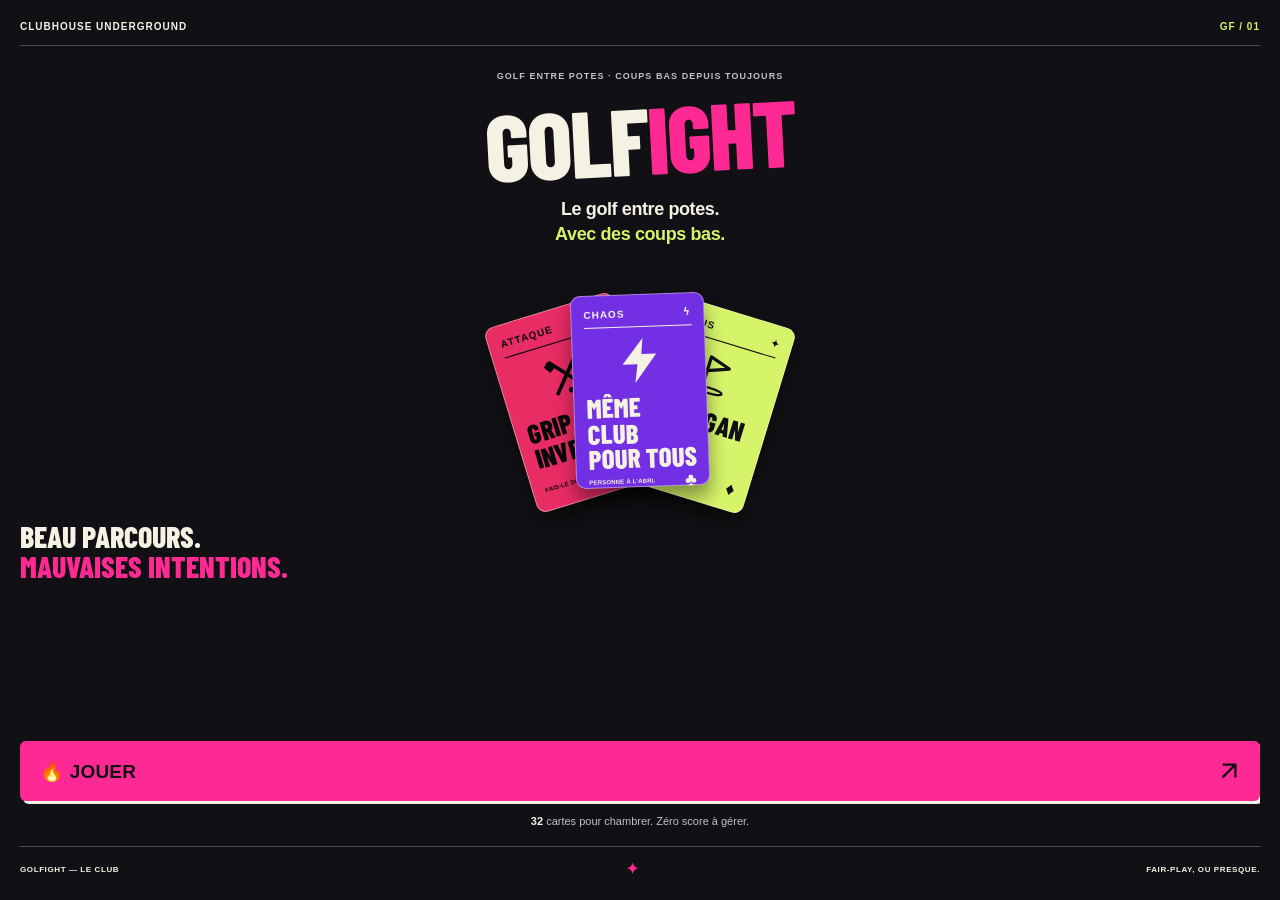
==== commit 05bed1a3: "Retirer l’écusson de l’accueil et afficher GOLFIGHT en un seul mot" ====
--- a/index.html
+++ b/index.html
@@ -382,10 +382,7 @@
     <div class="home-masthead"><span>CLUBHOUSE UNDERGROUND</span><span class="club-mark" aria-hidden="true">GF / 01</span></div>
     <header class="home-header">
       <p class="home-edition">GOLF ENTRE POTES · COUPS BAS DEPUIS TOUJOURS</p>
-      <div class="home-identity">
-        <img class="club-crest" src="assets/golfight-ecusson-original.jpg" width="640" height="616" alt="Écusson Golf Fight de Saint-Grégoire : canard boxeur, gants roses et clubs croisés." fetchpriority="high">
-        <h1 class="wordmark">GOLF<span>IGHT</span></h1>
-      </div>
+      <h1 class="wordmark">GOLF<span>IGHT</span></h1>
       <p class="home-slogan">Le golf entre potes.<br><span>Avec des coups bas.</span></p>
     </header>
 
--- a/assets/visual-pilot.css
+++ b/assets/visual-pilot.css
@@ -185,41 +185,20 @@
 @media (max-height: 600px) {
   .attack-actions p { display: none; }
 }
-/* Revue des pilotes : l'écusson original devient la signature de l'accueil. */
-.home-identity { display: flex; align-items: center; justify-content: center; gap: 20px; margin: 14px 0 16px; }
-.club-crest { display: block; width: 164px; height: auto; flex: 0 0 auto; }
-#screen-home .wordmark { font-size: 66px; line-height: .88; margin: 0; letter-spacing: -1px; text-align: left; }
-#screen-home .wordmark span { display: block; }
-#screen-home .card-fan { height: 247px; min-height: 247px; margin-top: 20px; }
-/* L'effet garde son espace et sa taille ; on réduit d'abord le décor. */
+
+/* L'écusson sert de référence graphique ; la marque reste en un seul mot. */
+#screen-home .wordmark { white-space: nowrap; }
+#screen-home .wordmark span { display: inline; }
+/* L'effet reste prioritaire sur le décor de la carte. */
 #screen-trap .trap-effect { font-size: 18px; line-height: 1.45; }
 .attack-emblem { width: 80px; height: 80px; margin: 10px auto 8px; }
 .attack-emblem svg { width: 64px; height: 64px; }
-@media (max-width: 350px) {
-  .home-identity { gap: 16px; margin: 12px 0 14px; }
-  .club-crest { width: 140px; }
-  #screen-home .wordmark { font-size: 55px; }
-}
-@media (max-height: 700px) {
-  #screen-home .home-header { padding-top: 13px; }
-  .home-identity { margin-top: 10px; margin-bottom: 12px; }
-  #screen-home .card-fan { height: 180px; min-height: 180px; margin-top: 13px; }
-  #screen-home .hook { display: none; }
+@media (max-height: 700px) {
   .attack-emblem { width: 48px; height: 48px; margin: 8px auto; }
   .attack-emblem svg { width: 38px; height: 38px; }
 }
-/* L'éventail garde une vraie réserve pour les cartes inclinées. */
-@media (max-height: 700px) {
-  #screen-home .card-fan { height: 180px; min-height: 180px; }
-  #screen-home .fan-card { top: 4px; width: 100px; height: 140px; padding: 8px; }
-  #screen-home .fc-cat { font-size: 8px; padding-bottom: 5px; }
-  #screen-home .fan-symbol { height: 26px; margin-top: 4px; }
-  #screen-home .fan-symbol svg { width: 26px; height: 26px; }
-  #screen-home .fc-name { font-size: 19px; margin-top: 4px; }
-  #screen-home .fc-bottom { font-size: 5px; }
-  #screen-home .fc-bottom span { font-size: 14px; }
-}
-@media (max-height: 600px) {
-  .home-edition { display: none; }
-  .club-crest { width: 128px; }
-}
+@media (max-height: 700px) {
+  #screen-home .card-fan { height: 200px; min-height: 200px; }
+  #screen-home .hook { margin-bottom: 8px; }
+  #screen-home .deck-note { margin: 10px 0; }
+}
